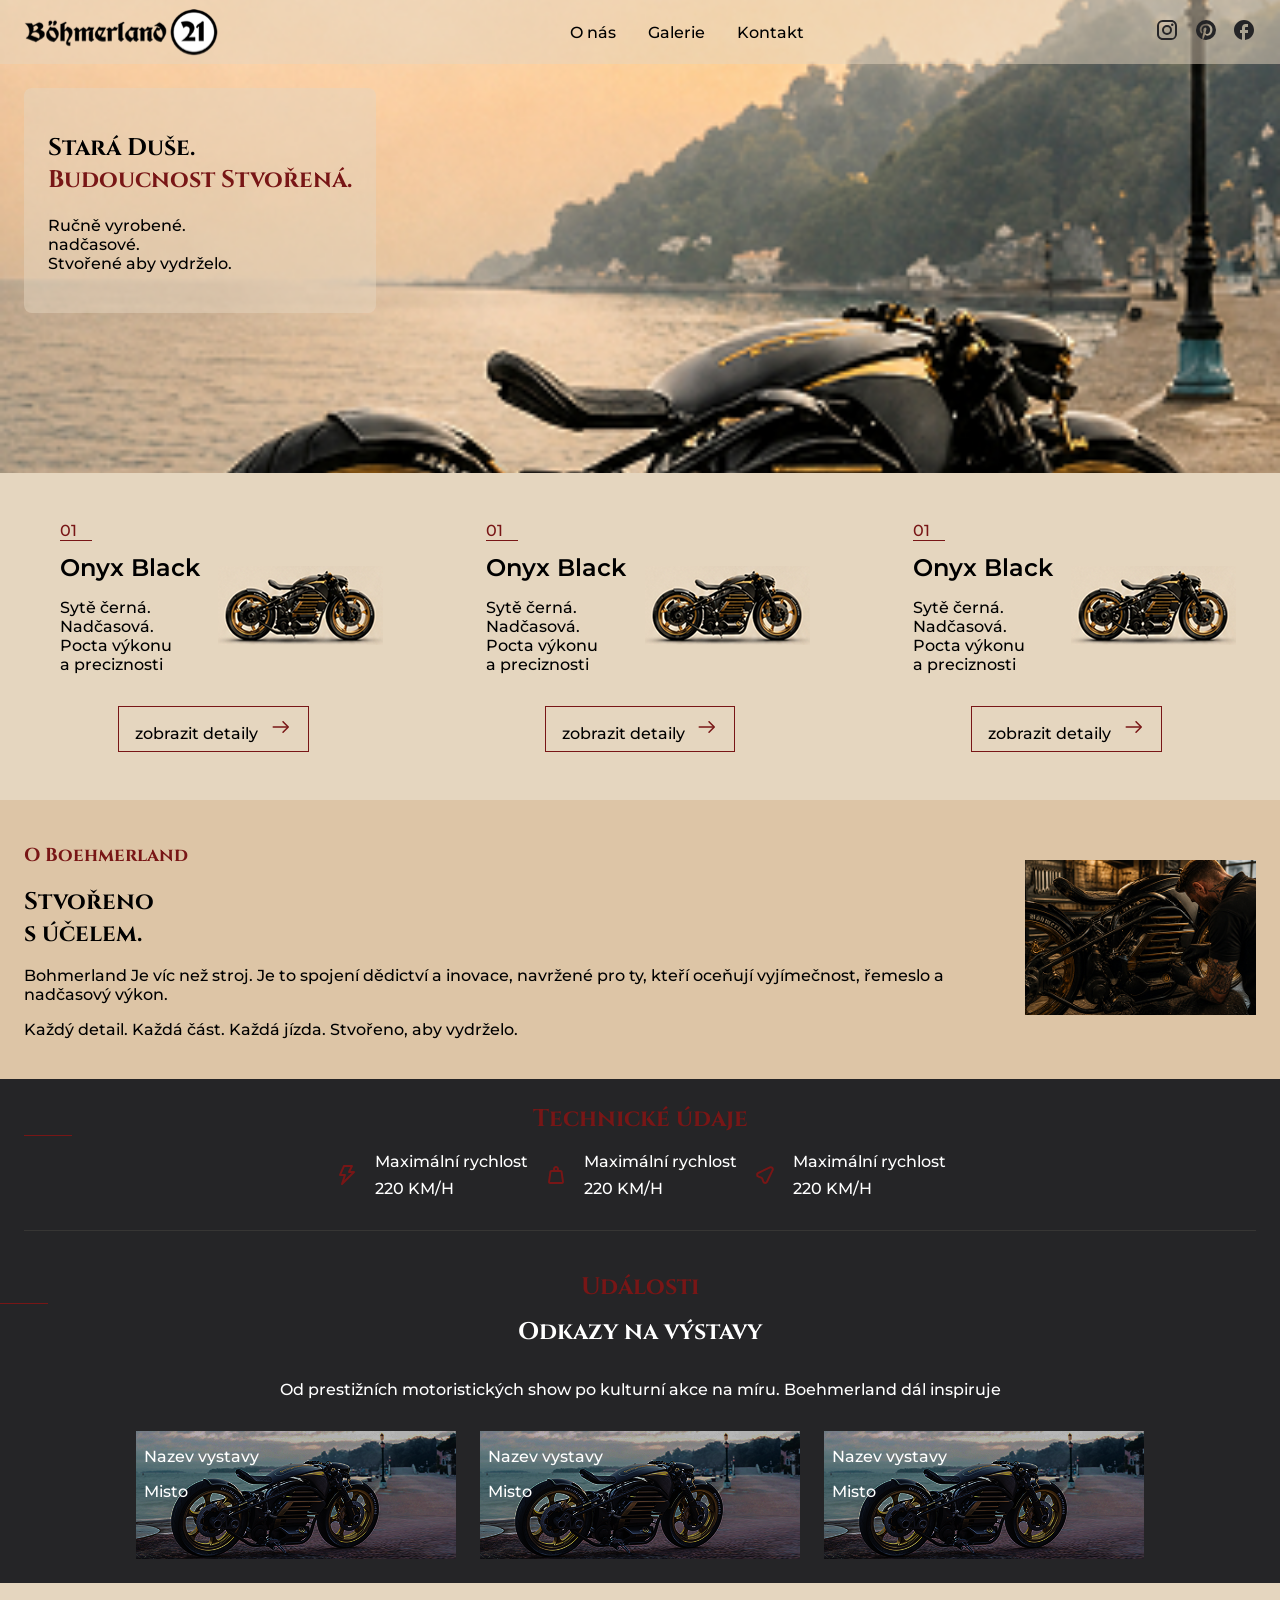
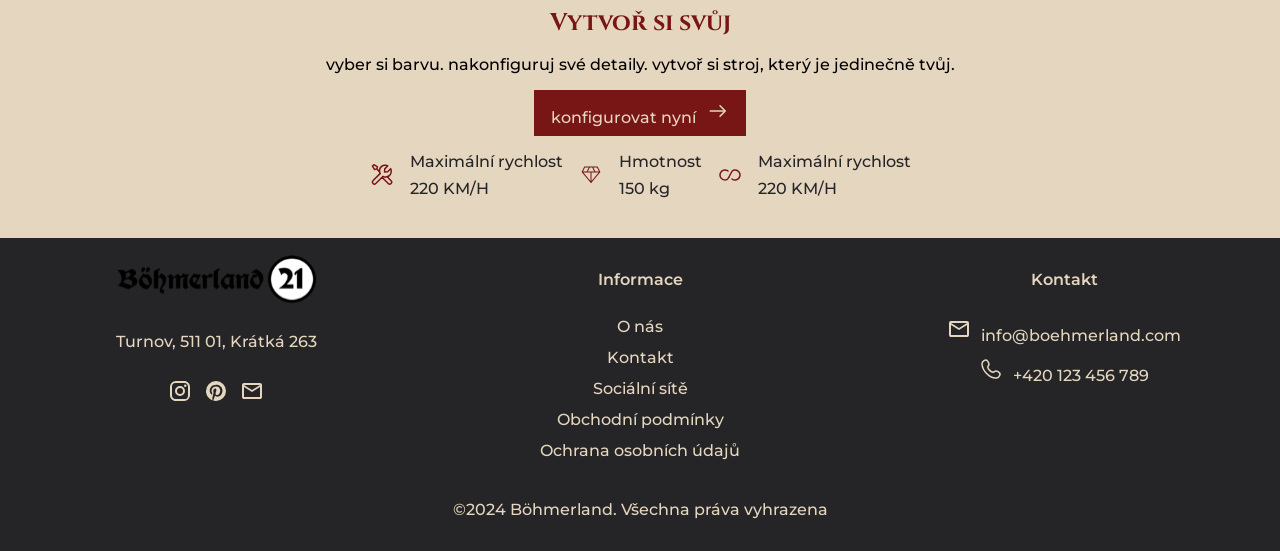
==== index.html @ bf246167 "icons to inline svg" ====
<!DOCTYPE html>
<html lang="cs">

<head>
    <meta charset="UTF-8">
    <meta name="viewport" content="width=device-width, initial-scale=1.0">
    <link rel="stylesheet" href="main.css">
    <title>Boehmerland</title>
</head>

<body>
    <svg aria-hidden="true" focusable="false" style="position:absolute;width:0;height:0;overflow:hidden">
        <symbol id="icon-menu" viewBox="0 0 24 24">
            <path d="M4 6H20M4 12H20M4 18H20" stroke="currentColor" stroke-width="2" stroke-linecap="round"
                stroke-linejoin="round" />
        </symbol>
        <symbol id="icon-speed" viewBox="0 0 24 24">
            <path
                d="M9.04 21.54C10 21.83 10.97 22 12 22C14.6522 22 17.1957 20.9464 19.0711 19.0711C20.9464 17.1957 22 14.6522 22 12C22 10.6868 21.7413 9.38642 21.2388 8.17317C20.7362 6.95991 19.9997 5.85752 19.0711 4.92893C18.1425 4.00035 17.0401 3.26375 15.8268 2.7612C14.6136 2.25866 13.3132 2 12 2C10.6868 2 9.38642 2.25866 8.17317 2.7612C6.95991 3.26375 5.85752 4.00035 4.92893 4.92893C3.05357 6.8043 2 9.34784 2 12C2 16.25 4.67 19.9 8.44 21.34C8.35 20.56 8.26 19.27 8.44 18.38L9.59 13.44C9.59 13.44 9.3 12.86 9.3 11.94C9.3 10.56 10.16 9.53 11.14 9.53C12 9.53 12.4 10.16 12.4 10.97C12.4 11.83 11.83 13.06 11.54 14.24C11.37 15.22 12.06 16.08 13.06 16.08C14.84 16.08 16.22 14.18 16.22 11.5C16.22 9.1 14.5 7.46 12.03 7.46C9.21 7.46 7.55 9.56 7.55 11.77C7.55 12.63 7.83 13.5 8.29 14.07C8.38 14.13 8.38 14.21 8.35 14.36L8.06 15.45C8.06 15.62 7.95 15.68 7.78 15.56C6.5 15 5.76 13.18 5.76 11.71C5.76 8.55 8 5.68 12.32 5.68C15.76 5.68 18.44 8.15 18.44 11.43C18.44 14.87 16.31 17.63 13.26 17.63C12.29 17.63 11.34 17.11 11 16.5L10.33 18.87C10.1 19.73 9.47 20.88 9.04 21.57V21.54Z"
                fill="currentColor" />
        </symbol>
        <symbol id="icon-instagram" viewBox="0 0 32 32">
            <path fill-rule="evenodd" clip-rule="evenodd"
                d="M4.21198 13.1452C4.21198 6.7961 9.27286 1.61987 15.552 1.61987C21.8311 1.61987 26.892 6.7961 26.892 13.1452C26.892 16.2102 26.0185 19.5021 24.4736 22.3455C22.9314 25.185 20.679 27.6526 17.8602 28.9707C17.1377 29.3089 16.3497 29.4843 15.552 29.4843C14.7542 29.4843 13.9663 29.3089 13.2438 28.9707C10.425 27.6526 8.17255 25.1863 6.63031 22.3455C5.08548 19.5021 4.21198 16.2102 4.21198 13.1452ZM15.552 3.56387C10.3783 3.56387 6.15598 7.83678 6.15598 13.1452C6.15598 15.8629 6.93746 18.8372 8.33844 21.4176C9.74071 24.0005 11.7236 26.1143 14.0668 27.2094C14.5314 27.4271 15.0382 27.5399 15.5513 27.5399C16.0644 27.5399 16.5713 27.4271 17.0359 27.2094C19.3804 26.1143 21.3632 24.0005 22.7655 21.4176C24.1665 18.8385 24.948 15.8629 24.948 13.1452C24.948 7.83678 20.7256 3.56387 15.552 3.56387ZM15.552 10.0439C15.169 10.0439 14.7899 10.1193 14.4361 10.2658C14.0823 10.4124 13.7608 10.6272 13.4901 10.898C13.2193 11.1687 13.0045 11.4902 12.8579 11.844C12.7114 12.1978 12.636 12.5769 12.636 12.9599C12.636 13.3428 12.7114 13.722 12.8579 14.0758C13.0045 14.4296 13.2193 14.751 13.4901 15.0218C13.7608 15.2926 14.0823 15.5074 14.4361 15.6539C14.7899 15.8004 15.169 15.8759 15.552 15.8759C16.3253 15.8759 17.067 15.5687 17.6139 15.0218C18.1608 14.4749 18.468 13.7332 18.468 12.9599C18.468 12.1865 18.1608 11.4448 17.6139 10.898C17.067 10.3511 16.3253 10.0439 15.552 10.0439ZM10.692 12.9599C10.692 11.6709 11.204 10.4348 12.1154 9.52333C13.0269 8.61191 14.263 8.09987 15.552 8.09987C16.8409 8.09987 18.0771 8.61191 18.9885 9.52333C19.8999 10.4348 20.412 11.6709 20.412 12.9599C20.412 14.2488 19.8999 15.485 18.9885 16.3964C18.0771 17.3078 16.8409 17.8199 15.552 17.8199C14.263 17.8199 13.0269 17.3078 12.1154 16.3964C11.204 15.485 10.692 14.2488 10.692 12.9599Z"
                fill="currentColor" />
        </symbol>
        <symbol id="icon-pinterest" viewBox="0 0 29 29">
            <path
                d="M14.4 3.6001C7.44187 3.6001 1.8 9.23635 1.8 16.1945C1.79573 19.273 2.92277 22.2457 4.96687 24.5476C5.02875 24.6151 5.085 24.6826 5.14687 24.7445C5.27999 24.8886 5.44157 25.0035 5.6214 25.0819C5.80122 25.1603 5.99537 25.2005 6.19155 25.2C6.38772 25.1995 6.58165 25.1582 6.76105 25.0788C6.94046 24.9994 7.10142 24.8837 7.23375 24.7388C8.14585 23.7476 9.25365 22.9564 10.4871 22.4152C11.7206 21.874 13.053 21.5946 14.4 21.5946C15.747 21.5946 17.0794 21.874 18.3129 22.4152C19.5463 22.9564 20.6542 23.7476 21.5662 24.7388C21.6986 24.8837 21.8595 24.9994 22.0389 25.0788C22.2183 25.1582 22.4123 25.1995 22.6085 25.2C22.8046 25.2005 22.9988 25.1603 23.1786 25.0819C23.3584 25.0035 23.52 24.8886 23.6531 24.7445L23.8331 24.5476C25.8772 22.2457 27.0043 19.273 27 16.1945C27 9.23635 21.3581 3.6001 14.4 3.6001Z"
                fill="currentColor" />
        </symbol>
        <symbol id="icon-mail" viewBox="0 0 21 21">
            <path d="M18.525 4.875H2.27502V17.225H18.525V4.875Z" stroke="currentColor" stroke-width="1.95"
                stroke-linecap="round" stroke-linejoin="round" />
            <path d="M2.92505 5.5249L10.4 12.0249L17.875 5.5249" stroke="currentColor" stroke-width="1.95"
                stroke-linecap="round" stroke-linejoin="round" />
        </symbol>
        <symbol id="icon-phone" viewBox="0 0 29 29">
            <path
                d="M26.25 28.5C26.8467 28.5 27.419 28.2629 27.841 27.841C28.2629 27.419 28.5 26.8467 28.5 26.25V21C28.5 20.4033 28.2629 19.831 27.841 19.409C27.419 18.987 26.8467 18.75 26.25 18.75C24.495 18.75 22.77 18.48 21.12 17.925C20.7255 17.8005 20.3045 17.7864 19.9025 17.8842C19.5006 17.9821 19.1331 18.1881 18.84 18.48L16.68 20.64C12.9484 18.6036 9.88138 15.5366 7.845 11.805L9.99 9.66C10.605 9.075 10.83 8.205 10.56 7.365C10.02 5.73 9.75 4.005 9.75 2.25C9.75 1.65326 9.51295 1.08097 9.09099 0.65901C8.66903 0.237053 8.09674 0 7.5 0H2.25C1.65326 0 1.08097 0.237053 0.65901 0.65901C0.237053 1.08097 0 1.65326 0 2.25C0 16.725 11.775 28.5 26.25 28.5ZM2.25 1.5H7.5C7.69891 1.5 7.88968 1.57902 8.03033 1.71967C8.17098 1.86032 8.25 2.05109 8.25 2.25C8.25 4.17 8.55 6.045 9.135 7.83C9.21 8.04 9.195 8.34 8.955 8.58L6 11.52C8.475 16.365 12.105 19.995 16.965 22.5L19.89 19.545C20.1 19.335 20.385 19.275 20.655 19.35C22.455 19.95 24.33 20.25 26.25 20.25C26.4489 20.25 26.6397 20.329 26.7803 20.4697C26.921 20.6103 27 20.8011 27 21V26.25C27 26.4489 26.921 26.6397 26.7803 26.7803C26.6397 26.921 26.4489 27 26.25 27C12.6 27 1.5 15.9 1.5 2.25C1.5 2.05109 1.57902 1.86032 1.71967 1.71967C1.86032 1.57902 2.05109 1.5 2.25 1.5Z"
                fill="currentColor" />
        </symbol>
    </svg>
    <div class="background">
        <header>
            <div class="navbar">
                <a href="index.html"><img class="img" src="media/icons_svg/logo.svg" alt="logo"></a>
                <div class="hamburger-row">
                    <a href="javascript:void(0)" class="hamburger hamburger-btn hamburger-zone"
                        aria-label="Otevřít menu">
                        <span></span>
                        <span></span>
                        <span></span>
                    </a>
                </div>
                <nav class="hamburger-nav hamburger-zone">
                    <ul>
                        <li><a href="./Onás.html">O nás</a></li>
                        <li><a href="./detailyMotorky.html#galerie">Galerie</a></li>
                        <li><a href="./kontakt.html">Kontakt</a></li>
                    </ul>
                </nav>
                <div class="header-social" aria-label="Sociální sítě">
                    <a href="#" aria-label="Instagram"><svg class="icon__color--darkgray"
                            xmlns="http://www.w3.org/2000/svg" width="1em" height="1em" viewBox="0 0 24 24">
                            <path d="M0 0h24v24H0z" fill="none" />
                            <path fill="currentColor"
                                d="M7.8 2h8.4C19.4 2 22 4.6 22 7.8v8.4a5.8 5.8 0 0 1-5.8 5.8H7.8C4.6 22 2 19.4 2 16.2V7.8A5.8 5.8 0 0 1 7.8 2m-.2 2A3.6 3.6 0 0 0 4 7.6v8.8C4 18.39 5.61 20 7.6 20h8.8a3.6 3.6 0 0 0 3.6-3.6V7.6C20 5.61 18.39 4 16.4 4zm9.65 1.5a1.25 1.25 0 0 1 1.25 1.25A1.25 1.25 0 0 1 17.25 8A1.25 1.25 0 0 1 16 6.75a1.25 1.25 0 0 1 1.25-1.25M12 7a5 5 0 0 1 5 5a5 5 0 0 1-5 5a5 5 0 0 1-5-5a5 5 0 0 1 5-5m0 2a3 3 0 0 0-3 3a3 3 0 0 0 3 3a3 3 0 0 0 3-3a3 3 0 0 0-3-3" />
                        </svg></a>
                    <a href="#" aria-label="Pinterest"><svg class="icon__color--darkgray"
                            xmlns="http://www.w3.org/2000/svg" width="1em" height="1em" viewBox="0 0 24 24">
                            <path d="M0 0h24v24H0z" fill="none" />
                            <path fill="currentColor"
                                d="M9.04 21.54c.96.29 1.93.46 2.96.46a10 10 0 0 0 10-10A10 10 0 0 0 12 2A10 10 0 0 0 2 12c0 4.25 2.67 7.9 6.44 9.34c-.09-.78-.18-2.07 0-2.96l1.15-4.94s-.29-.58-.29-1.5c0-1.38.86-2.41 1.84-2.41c.86 0 1.26.63 1.26 1.44c0 .86-.57 2.09-.86 3.27c-.17.98.52 1.84 1.52 1.84c1.78 0 3.16-1.9 3.16-4.58c0-2.4-1.72-4.04-4.19-4.04c-2.82 0-4.48 2.1-4.48 4.31c0 .86.28 1.73.74 2.3c.09.06.09.14.06.29l-.29 1.09c0 .17-.11.23-.28.11c-1.28-.56-2.02-2.38-2.02-3.85c0-3.16 2.24-6.03 6.56-6.03c3.44 0 6.12 2.47 6.12 5.75c0 3.44-2.13 6.2-5.18 6.2c-.97 0-1.92-.52-2.26-1.13l-.67 2.37c-.23.86-.86 2.01-1.29 2.7z" />
                        </svg></a>
                    <a href="#" aria-label="Pinterest"><svg class="icon__color--darkgray"
                            xmlns="http://www.w3.org/2000/svg" width="1em" height="1em" viewBox="0 0 24 24">
                            <path d="M0 0h24v24H0z" fill="none" />
                            <path fill="currentColor"
                                d="M22 12c0-5.52-4.48-10-10-10S2 6.48 2 12c0 4.84 3.44 8.87 8 9.8V15H8v-3h2V9.5C10 7.57 11.57 6 13.5 6H16v3h-2c-.55 0-1 .45-1 1v2h3v3h-3v6.95c5.05-.5 9-4.76 9-9.95" />
                        </svg>


                    </a>
                </div>
            </div>
        </header>
        <main>
            <section class="hero">

                <div class="hero__container">

                    <div class="hero__obsah">
                        <h1>Stará Duše.<br> <span>Budoucnost Stvořená.</span></h1>
                        <p>Ručně vyrobené.<br> nadčasové. <br>Stvořené aby vydrželo.</p>
                    </div>
                </div>

            </section>
    </div>
    <section class="motorky">

        <div class="motorka">
            <div class="motorka__container">
                <div class="motorka__obsah">
                    <p class="poradi__num red__underline red__underline--left ">01</p>
                    <p class="motorka__name">Onyx Black</p>
                    <p class="motorka__text">Sytě černá. <br>Nadčasová.<br> Pocta výkonu <br>a preciznosti</p>
                </div>
                <div class="motorka__obrazek">
                    <img class="img" src="media/obrazky/motorka__karta.png" alt="Motorka Onyx Black">
                </div>
            </div>
            <div class="btn">
                <a href="./detailyMotorky.html">zobrazit detaily
                    <svg class="icon__color--red" xmlns="http://www.w3.org/2000/svg" width="1.78em" height="1em"
                        viewBox="0 0 16 9">
                        <path d="M0 0h16v9H0z" fill="none" />
                        <path fill="currentColor"
                            d="M12.5 5h-9c-.28 0-.5-.22-.5-.5s.22-.5.5-.5h9c.28 0 .5.22.5.5s-.22.5-.5.5" />
                        <path fill="currentColor"
                            d="M10 8.5a.47.47 0 0 1-.35-.15c-.2-.2-.2-.51 0-.71l3.15-3.15l-3.15-3.15c-.2-.2-.2-.51 0-.71s.51-.2.71 0l3.5 3.5c.2.2.2.51 0 .71l-3.5 3.5c-.1.1-.23.15-.35.15Z" />
                    </svg>
                </a>

            </div>
        </div>

        <div class="motorka">
            <div class="motorka__container">
                <div class="motorka__obsah">
                    <p class="poradi__num red__underline red__underline--left ">01</p>
                    <p class="motorka__name">Onyx Black</p>
                    <p class="motorka__text">Sytě černá. <br>Nadčasová.<br> Pocta výkonu <br>a preciznosti</p>
                </div>
                <div class="motorka__obrazek">
                    <img class="img" src="media/obrazky/motorka__karta.png" alt="Motorka Onyx Black">
                </div>
            </div>
            <div class="btn">
                <a href="./detailyMotorky.html">zobrazit detaily
                    <svg class="icon__color--red" xmlns="http://www.w3.org/2000/svg" width="1.78em" height="1em"
                        viewBox="0 0 16 9">
                        <path d="M0 0h16v9H0z" fill="none" />
                        <path fill="currentColor"
                            d="M12.5 5h-9c-.28 0-.5-.22-.5-.5s.22-.5.5-.5h9c.28 0 .5.22.5.5s-.22.5-.5.5" />
                        <path fill="currentColor"
                            d="M10 8.5a.47.47 0 0 1-.35-.15c-.2-.2-.2-.51 0-.71l3.15-3.15l-3.15-3.15c-.2-.2-.2-.51 0-.71s.51-.2.71 0l3.5 3.5c.2.2.2.51 0 .71l-3.5 3.5c-.1.1-.23.15-.35.15Z" />
                    </svg>
                </a>

            </div>
        </div>

        <div class="motorka">
            <div class="motorka__container">
                <div class="motorka__obsah">
                    <p class="poradi__num red__underline red__underline--left ">01</p>
                    <p class="motorka__name">Onyx Black</p>
                    <p class="motorka__text">Sytě černá. <br>Nadčasová.<br> Pocta výkonu <br>a preciznosti</p>
                </div>
                <div class="motorka__obrazek">
                    <img class="img" src="media/obrazky/motorka__karta.png" alt="Motorka Onyx Black">
                </div>
            </div>
            <div class="btn">
                <a href="./detailyMotorky.html">zobrazit detaily
                    <svg class="icon__color--red" xmlns="http://www.w3.org/2000/svg" width="1.78em" height="1em"
                        viewBox="0 0 16 9">
                        <path d="M0 0h16v9H0z" fill="none" />
                        <path fill="currentColor"
                            d="M12.5 5h-9c-.28 0-.5-.22-.5-.5s.22-.5.5-.5h9c.28 0 .5.22.5.5s-.22.5-.5.5" />
                        <path fill="currentColor"
                            d="M10 8.5a.47.47 0 0 1-.35-.15c-.2-.2-.2-.51 0-.71l3.15-3.15l-3.15-3.15c-.2-.2-.2-.51 0-.71s.51-.2.71 0l3.5 3.5c.2.2.2.51 0 .71l-3.5 3.5c-.1.1-.23.15-.35.15Z" />
                    </svg>
                </a>

            </div>
        </div>
    </section>
    <section class="oNás">
        <div class="oNás__wrapper">
            <div class="oNás__text">
                <h3>O Boehmerland</h3>
                <h2>Stvořeno <br>s účelem.</h2>
                <p>Bohmerland Je víc než stroj. Je to spojení dědictví a inovace,
                    navržené pro ty, kteří oceňují vyjímečnost, řemeslo a nadčasový výkon.</p>

                <p>Každý detail. Každá část. Každá jízda. Stvořeno, aby vydrželo.</p>
            </div>
            <div class="oNás__container">
                <div class="image"><img class="img" src="media/obrazky/mechanik.jpg" alt="Mechanik při práci"></div>
            </div>
        </div>
    </section>
    <section class="technickeUdaje">
        <div class="podtrzeni">
            <h2 class="red red__underline">Technické údaje</h2>
        </div>
        <div class="udaj__wrapper">

            <div class="udaj">
                <svg xmlns="http://www.w3.org/2000/svg" width="1em" height="1em" viewBox="0 0 24 24">
                    <path d="M0 0h24v24H0z" fill="none" />
                    <g fill="none" fill-rule="evenodd">
                        <path
                            d="m12.593 23.258l-.011.002l-.071.035l-.02.004l-.014-.004l-.071-.035q-.016-.005-.024.005l-.004.01l-.017.428l.005.02l.01.013l.104.074l.015.004l.012-.004l.104-.074l.012-.016l.004-.017l-.017-.427q-.004-.016-.017-.018m.265-.113l-.013.002l-.185.093l-.01.01l-.003.011l.018.43l.005.012l.008.007l.201.093q.019.005.029-.008l.004-.014l-.034-.614q-.005-.018-.02-.022m-.715.002a.02.02 0 0 0-.027.006l-.006.014l-.034.614q.001.018.017.024l.015-.002l.201-.093l.01-.008l.004-.011l.017-.43l-.003-.012l-.01-.01z" />
                        <path fill="currentColor"
                            d="m9.65 4l-3.111 7h3.447c.69 0 1.176.675.958 1.33l-1.656 4.967L16.586 10h-2.57a1.01 1.01 0 0 1-.903-1.462L15.382 4zM8.084 2.6c.162-.365.523-.6.923-.6h7.977c.75 0 1.239.79.903 1.462L15.618 8h3.358c.9 0 1.35 1.088.714 1.724L7.737 21.677c-.754.754-2.01-.022-1.672-1.033L8.613 13H5.015a1.01 1.01 0 0 1-.923-1.42z" />
                    </g>
                </svg>
                <div class="text-container">
                    <p class="udaj__text">Maximální rychlost</p>
                    <p class="udaj__text">220 KM/H</p>
                </div>
            </div>
            <div class="udaj">
                <svg xmlns="http://www.w3.org/2000/svg" width="1em" height="1em" viewBox="0 0 24 24">
                    <path d="M0 0h24v24H0z" fill="none" />
                    <path fill="currentColor"
                        d="M6 19h12L16.575 9h-9.15zm6-12q.425 0 .713-.288T13 6t-.288-.712T12 5t-.712.288T11 6t.288.713T12 7m2.825 0h1.75q.75 0 1.3.5t.675 1.225l1.425 10q.125.9-.462 1.588T18 21H6q-.925 0-1.513-.687t-.462-1.588l1.425-10Q5.575 8 6.125 7.5t1.3-.5h1.75q-.075-.25-.125-.487T9 6q0-1.25.875-2.125T12 3t2.125.875T15 6q0 .275-.05.513T14.825 7M6 19h12z" />
                </svg>
                <div class="text-container">
                    <p class="udaj__text">Maximální rychlost</p>
                    <p class="udaj__text">220 KM/H</p>
                </div>
            </div>
            <div class="udaj">
                <svg xmlns="http://www.w3.org/2000/svg" width="1em" height="1em" viewBox="0 0 24 24">
                    <path d="M0 0h24v24H0z" fill="none" />
                    <path fill="none" stroke="currentColor" stroke-linecap="round" stroke-linejoin="round"
                        stroke-width="2"
                        d="m5.252 9.975l11.66-5.552c1.7-.81 3.474.965 2.665 2.666l-5.552 11.659c-.759 1.593-3.059 1.495-3.679-.158L9.32 15.851a2 2 0 0 0-1.17-1.17l-2.74-1.027c-1.652-.62-1.75-2.92-.157-3.679" />
                </svg>

                <div class="text-container">
                    <p class="udaj__text">Maximální rychlost</p>
                    <p class="udaj__text">220 KM/H</p>
                </div>
            </div>

        </div>
        <div class="line"></div>
    </section>
    <section class="udalosti">

        <h2 class="red red__underline pad">Události</h2>
        <h2 class="white">Odkazy na výstavy</h2>
        <p class="white okraje">Od prestižních motoristických show po kulturní akce na míru. Boehmerland dál inspiruje
        </p>
        <div class="vystavy-container">
            <a href="detailyMotorky.html" class="vystava">
                <img class="img" src="media/obrazky/cerno_zlata.png" alt="Ukázka výstavy">
                <div class="vystava__container">
                    <p class="white">Nazev vystavy</p>
                    <p class="white">Misto</p>
                </div>
            </a>
            <a href="detailyMotorky.html" class="vystava">
                <img class="img" src="media/obrazky/cerno_zlata.png" alt="Ukázka výstavy">
                <div class="vystava__container">
                    <p class="white">Nazev vystavy</p>
                    <p class="white">Misto</p>
                </div>
            </a>
            <a href="detailyMotorky.html" class="vystava">
                <img class="img" src="media/obrazky/cerno_zlata.png" alt="Ukázka výstavy">
                <div class="vystava__container">
                    <p class="white">Nazev vystavy</p>
                    <p class="white">Misto</p>
                </div>
            </a>
        </div>
    </section>
    <section class="customize">
        <h2 class="red">Vytvoř si svůj</h2>
        <p>vyber si barvu. nakonfiguruj své detaily. vytvoř si stroj, který je jedinečně tvůj.</p>
        <a href="kontakt.html" class="btn btn--fill">konfigurovat nyní
            <svg xmlns="http://www.w3.org/2000/svg" width="1.78em" height="1em" viewBox="0 0 16 9">
                <path d="M0 0h16v9H0z" fill="none" />
                <path fill="currentColor"
                    d="M12.5 5h-9c-.28 0-.5-.22-.5-.5s.22-.5.5-.5h9c.28 0 .5.22.5.5s-.22.5-.5.5" />
                <path fill="currentColor"
                    d="M10 8.5a.47.47 0 0 1-.35-.15c-.2-.2-.2-.51 0-.71l3.15-3.15l-3.15-3.15c-.2-.2-.2-.51 0-.71s.51-.2.71 0l3.5 3.5c.2.2.2.51 0 .71l-3.5 3.5c-.1.1-.23.15-.35.15Z" />
            </svg></a>
        <div class="vlastnosti__wrapper">
            <div class="udaj">
                <svg xmlns="http://www.w3.org/2000/svg" width="1em" height="1em" viewBox="0 0 24 24">
                    <path d="M0 0h24v24H0z" fill="none" />
                    <g fill="none" stroke="currentColor" stroke-linecap="round" stroke-linejoin="round"
                        stroke-width="1.5">
                        <path
                            d="m10.05 10.607l-7.07 7.07a2 2 0 0 0 0 2.83v0a2 2 0 0 0 2.828 0l7.07-7.072m4.315.365l3.878 3.878a2 2 0 0 1 0 2.828v0a2 2 0 0 1-2.828 0l-6.209-6.208M6.733 5.904L4.61 6.61L2.49 3.075l1.414-1.414L7.44 3.782zm0 0l2.83 2.83" />
                        <path
                            d="M10.05 10.607c-.844-2.153-.679-4.978 1.061-6.718s4.95-2.121 6.717-1.06l-3.04 3.04l-.283 3.111l3.111-.282l3.04-3.041c1.062 1.768.68 4.978-1.06 6.717c-1.74 1.74-4.564 1.905-6.717 1.061" />
                    </g>
                </svg>

                <div class="text-container">
                    <p class="udaj__text udaj__text--light">Maximální rychlost</p>
                    <p class="udaj__text udaj__text--light">220 KM/H</p>
                </div>
            </div>
            <div class="udaj">
                <svg xmlns="http://www.w3.org/2000/svg" width="1em" height="1em" viewBox="0 0 24 24">
                    <path d="M0 0h24v24H0z" fill="none" />
                    <path fill="currentColor"
                        d="M12 20.212L2.596 8.923L5.308 3.5h13.384l2.712 5.423zM8.817 8.5h6.366l-2-4h-2.366zm2.683 9.56V9.5H4.392zm1 0l7.108-8.56H12.5zm3.792-9.56h3.766l-2-4h-3.766zm-12.35 0h3.766l2-4H5.942z" />
                </svg>

                <div class="text-container">
                    <p class="udaj__text udaj__text--light">Hmotnost</p>
                    <p class="udaj__text udaj__text--light">150 kg</p>
                </div>
            </div>
            <div class="udaj">
                <svg xmlns="http://www.w3.org/2000/svg" width="1em" height="1em" viewBox="0 0 24 24">
                    <path d="M0 0h24v24H0z" fill="none" />
                    <path fill="currentColor" fill-rule="evenodd"
                        d="M7 7.75a4.25 4.25 0 0 0 0 8.5c.597 0 1.045-.107 1.407-.284c.362-.176.679-.442.986-.816c.54-.66.983-1.558 1.567-2.741q.175-.355.37-.744l.34-.69c.581-1.181 1.117-2.27 1.777-3.075c.41-.501.89-.923 1.49-1.215S16.216 6.25 17 6.25a5.75 5.75 0 1 1-3.45 10.35a.75.75 0 0 1 .9-1.2A4.25 4.25 0 1 0 17 7.75c-.597 0-1.045.107-1.407.284c-.362.176-.679.442-.986.816c-.54.66-.983 1.558-1.567 2.741q-.175.355-.37.744l-.34.69c-.581 1.181-1.117 2.27-1.777 3.076c-.41.5-.89.922-1.49 1.214s-1.28.435-2.063.435A5.75 5.75 0 1 1 10.451 7.4a.75.75 0 1 1-.901 1.2A4.23 4.23 0 0 0 7 7.75"
                        clip-rule="evenodd" />
                </svg>

                <div class="text-container">
                    <p class="udaj__text udaj__text--light">Maximální rychlost</p>
                    <p class="udaj__text udaj__text--light">220 KM/H</p>
                </div>
            </div>
        </div>
    </section>
    </main>
    <footer>
        <div class="container">
            <div class="footer__brand">
                <img class="img" src="media/icons_svg/logo.svg" alt="Boehmerland">
                <p class="beige">Turnov, 511 01, Krátká 263</p>
                <div class="icons">
                    <a href="#" aria-label="Instagram"><svg xmlns="http://www.w3.org/2000/svg" width="1em" height="1em"
                            viewBox="0 0 24 24">
                            <path d="M0 0h24v24H0z" fill="none" />
                            <path fill="currentColor"
                                d="M7.8 2h8.4C19.4 2 22 4.6 22 7.8v8.4a5.8 5.8 0 0 1-5.8 5.8H7.8C4.6 22 2 19.4 2 16.2V7.8A5.8 5.8 0 0 1 7.8 2m-.2 2A3.6 3.6 0 0 0 4 7.6v8.8C4 18.39 5.61 20 7.6 20h8.8a3.6 3.6 0 0 0 3.6-3.6V7.6C20 5.61 18.39 4 16.4 4zm9.65 1.5a1.25 1.25 0 0 1 1.25 1.25A1.25 1.25 0 0 1 17.25 8A1.25 1.25 0 0 1 16 6.75a1.25 1.25 0 0 1 1.25-1.25M12 7a5 5 0 0 1 5 5a5 5 0 0 1-5 5a5 5 0 0 1-5-5a5 5 0 0 1 5-5m0 2a3 3 0 0 0-3 3a3 3 0 0 0 3 3a3 3 0 0 0 3-3a3 3 0 0 0-3-3" />
                        </svg>
                    </a>
                    <a href="#" aria-label="Pinterest"><svg xmlns="http://www.w3.org/2000/svg" width="1em" height="1em"
                            viewBox="0 0 24 24">
                            <path d="M0 0h24v24H0z" fill="none" />
                            <path fill="currentColor"
                                d="M9.04 21.54c.96.29 1.93.46 2.96.46a10 10 0 0 0 10-10A10 10 0 0 0 12 2A10 10 0 0 0 2 12c0 4.25 2.67 7.9 6.44 9.34c-.09-.78-.18-2.07 0-2.96l1.15-4.94s-.29-.58-.29-1.5c0-1.38.86-2.41 1.84-2.41c.86 0 1.26.63 1.26 1.44c0 .86-.57 2.09-.86 3.27c-.17.98.52 1.84 1.52 1.84c1.78 0 3.16-1.9 3.16-4.58c0-2.4-1.72-4.04-4.19-4.04c-2.82 0-4.48 2.1-4.48 4.31c0 .86.28 1.73.74 2.3c.09.06.09.14.06.29l-.29 1.09c0 .17-.11.23-.28.11c-1.28-.56-2.02-2.38-2.02-3.85c0-3.16 2.24-6.03 6.56-6.03c3.44 0 6.12 2.47 6.12 5.75c0 3.44-2.13 6.2-5.18 6.2c-.97 0-1.92-.52-2.26-1.13l-.67 2.37c-.23.86-.86 2.01-1.29 2.7z" />
                        </svg>
                    </a>
                    <a href="#" aria-label="E-mail"><svg xmlns="http://www.w3.org/2000/svg" width="1em" height="1em"
                            viewBox="0 0 24 24">
                            <path d="M0 0h24v24H0z" fill="none" />
                            <path fill="currentColor"
                                d="M4 20q-.825 0-1.412-.587T2 18V6q0-.825.588-1.412T4 4h16q.825 0 1.413.588T22 6v12q0 .825-.587 1.413T20 20zm8-7L4 8v10h16V8zm0-2l8-5H4zM4 8V6v12z" />
                        </svg>

                    </a>
                </div>
            </div>
            <div class="info">
                <p class="beige"><strong>Informace</strong></p>
                <a class="beige" href="./Onás.html">O nás</a>
                <a class="beige" href="./kontakt.html">Kontakt</a>
                <a class="beige" href="#">Sociální sítě</a>
                <a class="beige" href="#">Obchodní podmínky</a>
                <a class="beige" href="#">Ochrana osobních údajů</a>
            </div>
            <div class="kontakt">
                <p class="beige"><strong>Kontakt</strong></p>
                <a class="beige center" href="mailto:info@boehmerland.com"><svg xmlns="http://www.w3.org/2000/svg"
                        width="1em" height="1em" viewBox="0 0 24 24">
                        <path d="M0 0h24v24H0z" fill="none" />
                        <path fill="currentColor"
                            d="M4 20q-.825 0-1.412-.587T2 18V6q0-.825.588-1.412T4 4h16q.825 0 1.413.588T22 6v12q0 .825-.587 1.413T20 20zm8-7L4 8v10h16V8zm0-2l8-5H4zM4 8V6v12z" />
                    </svg>
                    info@boehmerland.com</a>
                <a class="beige center" href="tel:+420123456789"><svg xmlns="http://www.w3.org/2000/svg" width="1em"
                        height="1em" viewBox="0 0 24 24">
                        <path d="M0 0h24v24H0z" fill="none" />
                        <path fill="none" stroke="currentColor" stroke-linecap="round" stroke-linejoin="round"
                            stroke-width="1.5"
                            d="M15.6 14.522c-2.395 2.52-8.504-3.534-6.1-6.064c1.468-1.545-.19-3.31-1.108-4.609c-1.723-2.435-5.504.927-5.39 3.066c.363 6.746 7.66 14.74 14.726 14.042c2.21-.218 4.75-4.21 2.215-5.669c-1.268-.73-3.009-2.17-4.343-.767" />
                    </svg>
                    +420 123 456 789</a>
            </div>
            <p class="beige">©2024 Böhmerland. Všechna práva vyhrazena</p>
        </div>
    </footer>

    <script src="ham.js"></script>
</body>

</html>
---- main.css ----
@import url('https://fonts.googleapis.com/css2?family=Cinzel:wght@400..900&family=Montserrat:ital,wght@0,100..900;1,100..900&display=swap');

/* hamburger menu */
.hamburger-row {
    display: flex;
    align-items: center;
}

.navbar {
    display: flex;
    justify-content: space-between;
    align-items: center;
    flex-wrap: wrap;
    padding: 0.5em 1.5em 0.5em 1.5em;
    background-color: var(--beige-half);
}

.hamburger-nav {
    display: none;
    background-color: var(--beige-half);
    border-top: 1px solid rgba(0, 0, 0, 0.08);
    border-bottom: 1px solid rgba(0, 0, 0, 0.08);
    flex: 0 0 100%;
    width: 100%;
    order: 3;
}
svg {
    width: 24px;
    height: 24px;
    color: var(--beige);
}

.hamburger {
    width: 44px;
    height: 32px;
    position: relative;
    display: block;
    color: var(--black);
}

.hamburger span {
    position: absolute;
    left: 0;
    width: 100%;
    height: 3px;
    background: currentColor;
    border-radius: 999px;
    transform-origin: center;
    transition: transform 0.25s ease, top 0.25s ease, bottom 0.25s ease, opacity 0.2s ease;
}

.hamburger span:nth-child(1) {
    top: 0;
}

.hamburger span:nth-child(2) {
    top: 14px;
}

.hamburger span:nth-child(3) {
    bottom: 0;
}

.hamburger.active span:nth-child(2) {
    opacity: 0;
}

.hamburger.active span:nth-child(1) {
    top: 14px;
    transform: rotate(45deg);
}

.hamburger.active span:nth-child(3) {
    top: 14px;
    bottom: auto;
    transform: rotate(-45deg);
}

.hamburger-nav.active {
    display: block;
}

.hamburger-nav ul {
    margin: 0;
    padding: 0.75em 1.5em 1em;
    list-style: none;
    text-align: right;

}

.hamburger-nav li {
    display: block;
    padding: 0.7em 0;
    font-family: 'Montserrat', sans-serif;
    font-weight: 600;
}

.hamburger-nav a {
    display: block;
    color: var(--black);
}

.hamburger-nav a:hover {
    color: var(--red-dark);
}

.hamburger-nav li + li {
    border-top: 1px solid rgba(0, 0, 0, 0.08);
}

.header-social {
    display: none;
    align-items: center;
    gap: 0.9rem;
}

.header-social__icon {
    display: block;
    width: 28px;
    height: 28px;
}

@media screen and (min-width: 1024px) {
    .navbar {
        display: grid;
        grid-template-columns: auto 1fr auto;
        align-items: center;
        gap: 1.5rem;
        position: relative;
        flex-wrap: nowrap;
    }

    .hamburger-row {
        display: none;
    }

    .hamburger-nav {
        display: block;
        position: static;
        justify-self: center;
        background: transparent;
        border: 0;
        box-shadow: none;
        z-index: 20;
        flex: 0 1 auto;
        width: auto;
        order: initial;
    }

    .hamburger-nav ul {
        display: flex;
        align-items: center;
        gap: 2rem;
        padding: 0;
        
    }

    .hamburger-nav li + li {
        border-top: 0;
    }

    .header-social {
        display: flex;
        justify-self: end;
    }
}
/*konec*/

:root {
    --beige: #E5D6BF;
    --beige-dark: #DDC5A6;
    --darkgray: #252527;
    --white: #FFFFFF;
    --gray-rozdeleni: #373634;
    --black: #000000;
    --red-dark: #781616;
    --beige-half: #E5D6BF80;
}
html, body {
    margin: 0;
    padding: 0;
}
h1, h2, h3 {
    font-family: 'Cinzel', serif;
    font-weight: bold
}
h2 {
    margin-top: 0;
    margin-bottom: 0;
}
h3 {
    color: var(--red-dark);
}
p, a {
    font-family: 'Montserrat', sans-serif;
    text-decoration: none;
    color: var(--black);
    font-weight: 500;
}
svg.icon {
    display: inline-block;
    vertical-align: middle;
    flex-shrink: 0;
    color: var(--darkgray);
}
.icon__color--darkgray {
    color: var(--darkgray);
}
.icon__color--white {
    color: var(--white);
}
.icon__color--beige {
    color: var(--beige);
}
.icon__color--red {
    color: var(--red-dark);
}

svg.icon--black {
    color: var(--black);
}
svg.icon--red {
    color: var(--red-dark);
}
svg.icon--beig0 {
    color: var(--beige);
}
.img {
    width: 100%;
    height: auto;
    display: block;
    margin: 0;
    padding: 0;
}
html {
    background-color: var(--beige);
}
span {
    color: var(--red-dark);
}
.navbar {
    display: flex;
    justify-content: space-between;
    align-items: center;
    padding: 0.5em 1.5em 0.5em 1.5em;
    background-color: var(--beige-half);
}
.hero__container {
    margin-top: 1.5em;
    padding: 0 1.5em 10em 1.5em;
}
.hero__obsah {
    background-color: var(--beige-half);
    display: inline-block;
    padding: 1.5em;
    border-radius: 0.5em
}

.poradi__num {
    margin: 0;
    text-align: left;
    color: var(--red-dark);
}
.poradi {
    display: flex;
    flex-direction: column;
    gap: 4px;
}

.red__underline--left {
    justify-self: left;
}

.motorka__name {
    font-size: 1.5em;
    font-weight: 600;
    margin: 0.5em 0px 0.5em 0px;
}
.motorka__container {
    display: flex;
    justify-content: space-around;
    align-content: center;
    gap: 8px;
}
.motorka {
 text-align: center;
 background-color: var(--beige);
 margin-bottom: 1.5em;
 padding: 0em 0 1em 0;
 min-width: 350px;
max-width: 600px;
 margin: 0 auto;
}
.motorka__text {
text-align: left;
}
.motorka__obrazek {
    align-self: center;
    object-fit: fill;
    text-align: center;
}
.motorka__obsah {
    padding: 1em 0em 1em 1em;
}
.btn {
    display: inline-block;
    padding: 0.5em 1em;
    color: var(--red-dark);
    border: 1px solid var(--red-dark);
    margin: 0 auto;
    text-align: center;
}

.oNás__wrapper{
    padding: 1.5em;
    display: flex;
    justify-content: center;
    flex-wrap: wrap;
}
.oNás__info {
    background-color: var(--beige);
    padding:  0 1.5em 1.5em 1.5em;
}

.image {
    display: inline-block;
}
.oNás__container {
    text-align: center;
}

.red {
    color: var(--red-dark);
    justify-self: center;
}
.text-container {
    display: flex;
    flex-direction: column;
    gap: 0.5em;
    justify-content: left;
}
.udaje {
    display: flex;
flex-wrap: wrap;
justify-content: center;
gap: 1em;
}
.udaj {
    display: inline-flex;
    gap: 16px;
    align-items: center;
    margin: 1em 0;
}
.udaj__text {
    margin: 0;
    text-align: left;
    color: var(--white);
}
.udaj__wrapper {
    text-align: center;
    display: flex;
    flex-wrap: wrap;
    justify-content: center;
    gap: 1em;
}
.red__underline::after {
    content: "";
    display: block;
    width: 2em;
    height: 1px;
    background-color: var(--red-dark);
    justify-self: center;
}

.white {
color: var(--white);
}
.okraje {
    padding: 1em;
}
.vystava {
    position: relative;
    display: inline-block;
}
.vystava__container {
    text-align: left;
position: absolute;
top: 0;
left: 0;
padding-left: 8px;
}
.line {
    width: 100%;
    height: 1px;
    background-color: var(--gray-rozdeleni);
    margin: 1em 0;
}
.customize {
    text-align: center;
    padding: 1.5em;
}
.btn--fill {
    background-color: var(--red-dark);
    color: var(--beige);
}
 .btn svg {
    margin-left: 0.35em;
}
.btn.btn--noOutline svg {
    margin-left: 0;
    margin-right: 0.35em;
}
.gray {
    color: var(--darkgray);
}

.info {
    display: flex;
    flex-direction: column;
    gap: 0.5em;
}
.kontakty {
    padding: 1.5em;
    grid-area: kontakt;
    display: flex;
    justify-content: space-around;
}

.kontakt__info {
    justify-self: center;
    justify-content: center;
    display: flex;
    flex-direction: column;
    gap: 1em;
}
strong {
    font-weight: 600;
}
.btn--noOutline {
    background-color: transparent;
    border: none;
    align-items: center;
    width: auto;
}
.cinzel {
    font-family: 'Cinzel', serif;
}
.flex {
    display: flex;
    flex-wrap: wrap;
    gap: 16px;
    padding: 2em;
    justify-content: space-around;
}
.part1, .part2 {
}
.technickeSpecifikace {
    padding: 1.5em;
    text-align: center;
}
.specifikace {
    display: flex;
    justify-content: space-between;
    gap: 16px;
    align-items: center;
    margin-top: 1em;
    margin-bottom: 1em;
    margin-right: 1.5em;
}
.line--noMargin {
    margin: 0;
}
.specifikace--noMargin {
    margin-bottom: 0;
}
.galerie {
    text-align: center;
    padding: 1.5em;
}
.vlastnosti {
    background-color: var(--darkgray);
    padding: 1.5em;
    text-align: center;
}
.vlastnosti__wrapper {
    display: flex;
    justify-content: center;
    gap: 1em;
    flex-wrap: wrap;
}
.beige {
    color: var(--beige);
}
.center {
    width: 100%;
    align-items: center;
}
.gray {
    color: var(--darkgray);
}
.zprava {
text-align: center;
grid-area: zprava;
background-color: var(--beige-dark);
padding: 1.5em;
}
.vystavy {
    padding-bottom: 1.5em;
}
.vystavy-container {
        text-align: center;
    display: flex;
    justify-content: center;
    gap: 1.5em;
    flex-wrap: wrap;
}
.vystavy__text {
padding: 1.5em;
text-align: center;
}
footer .container {
    display: grid;
    grid-template-areas:
        "brand"
        "info"
        "kontakt"
        "copyright";
    justify-items: center;
    gap: 1.5em;
    text-align: center;
}
footer .footer__brand,
footer .info,
footer .kontakt {
    display: flex;
    flex-direction: column;
    gap: 0.75em;
    align-items: center;
}
footer .footer__brand {
    grid-area: brand;
}

footer .info {
    grid-area: info;
}

footer .kontakt {
    grid-area: kontakt;
}

footer .container > p {
    grid-area: copyright;
}

footer .icons {
    display: flex;
    gap: 0.75em;
    justify-content: center;
}
footer .kontakt a svg {
    margin-right: 0.35em;
}
footer .icons a {
    color: var(--beige);
}

.kontakt-info .udaj svg,
.technickeUdaje .udaj svg,
.vlastnosti .udaj svg,
.customize .udaj svg {
    color: var(--red-dark);
}
.background {
    background-image: url("media/obrazky/hero_img.jpg");
    background-size: cover;
    background-position: center;
    grid-area: HEAD;
}
.motorky {
    grid-area: MOTORKY;
}
.oNás{
    background-color: var(--beige-dark);
    grid-area: ONÁS;
}
.technickeUdaje {
    background-color: var(--darkgray);
    padding: 1.5em;
    text-align: center;
    grid-area: TECHNICKEUDAJE;
}
.udalosti {
    background-color: var(--darkgray);
    text-align: center;
    grid-area: UDALOSTI;
    padding-bottom: 1.5em;
}
.customize {
    
    padding: 1.5em;
    grid-area: CUSTOMIZE;
}
footer {
    background-color: var(--darkgray);
    text-align: center;
    padding: 1em;
    grid-area: FOOTER;
}
.pad {
    padding-bottom: 0.5em;
}
.contact-form {
    width: 100%;
    display: flex;
    flex-direction: column;
    gap: 1em;   
    align-items: stretch;
    max-width: 400px;
    margin: 0 auto;
    padding: 1.5em 0 1.5em 0;
    
}
.contact-form input {
    padding: 0.5em;
    border: none;
    margin: 0 auto;
    box-sizing: border-box;
    border-radius: 0.25em;
}
.width {
width: 100%;
}
.contact-form__textarea {
    width: 100%;
    padding: 0.5em;
    border: none;
    resize: vertical;
    box-sizing: border-box;
    border-radius: 0.25em;
}
.contact-form__button {
    padding: 0.5em;
}
.contact-form__consent {
    align-items: center;
}
.contact-form__checkbox {
    width: 20px;
    
    align-self: center;
}
/* Napište nám */


.contact-form__input {
    padding: 0.75rem;
    border: none;
    border-radius: 0.5rem;
    font-size: 0.875rem;
    box-sizing: border-box;
}

.contact-form__textarea {
    width: 100%;
    height: 150px;
    padding: 0.75rem;
    border: none;
    border-radius: 0.5rem;
    font-family: 'Nunito', sans-serif;
    color: var(--text-color);
    font-size: 0.875rem;
    box-sizing: border-box;
    resize: none;
}

.contact-form__button {
    padding: 0.75rem 1.5rem;
    border: none;
    border-radius: 50px;
    font-size: 1rem;
    background-color: var(--red-dark);
    color: var(--beige);
}

.contact-form__button:hover {

}

.contact-form__consent {
    align-items: center;
    gap: 0.5rem;
}

.contact-form__checkbox-label {
    display: inline-flex;
    align-items: center;
    font-size: 0.875rem;
    gap: 0.25rem;
    flex-wrap: wrap;
}

.contact-form__label {
    font-size: 0.875rem;
}
.kontakt__img {
    display: none;
}
.kontakt__layout {
    
}
.vlastnosti--light {
    background-color: var(--beige);
}
.udaj__text--light {
    color: var(--darkgray);
}
.gallery {
    display: grid;
    grid-template-columns: repeat(auto-fit, minmax(250px, 1fr));
    gap: 1em;
    padding: 1.5em;
}

.gallery img {
    width: 100%;
    height: 250px;
    object-fit: cover;
    border-radius: 10px;
    cursor: pointer;
    transition: 0.3s;
}

.gallery img:hover {
    transform: scale(1.03);
}












@media (min-width: 768px) {
    footer .container {
        grid-template-columns: repeat(3, minmax(0, 1fr));
        grid-template-areas:
            "brand info kontakt"
            "copyright copyright copyright";
        align-items: start;
        justify-items: center;
        text-align: center;
    }

    footer .footer__brand,
    footer .info,
    footer .kontakt {
        align-items: center;
    }

    footer .icons {
        justify-content: center;
    }

    footer .container > p {
        justify-self: center;
    }
}




@media (min-width: 1024px) {
    .motorky {
        display: grid;
        grid-template-columns: repeat(3, 1fr);
        margin: 2em 0 2em 0;
    }
    .oNás__wrapper {
        flex-wrap: nowrap;
        align-items: center;
        gap: 2em;
    }
    .kontakt__info {
        flex-direction: row;
    }
    .contact-form {
        max-width: 800px;
}
.kontakt__img {
    display: block;
    width: 100%;
    max-width: 600px;
}
.spec {
        width: 400px;
    }
    .big {
        width: 400px;
    }
.center {
    max-width: 600px;
}
.nextTo {
    display: flex;
    justify-content: left;
    padding: 1.5em;
    gap: 8rem;
}
}

@media (min-width: 1440px) {
    .spec {
        width: 600px;
    }
    .big {
        width: 600px;
    }
}
@media (min-width: 1920px) {
    .spec {
        width: 800px;
    }
    .big {
        width: 800px;
    }
}
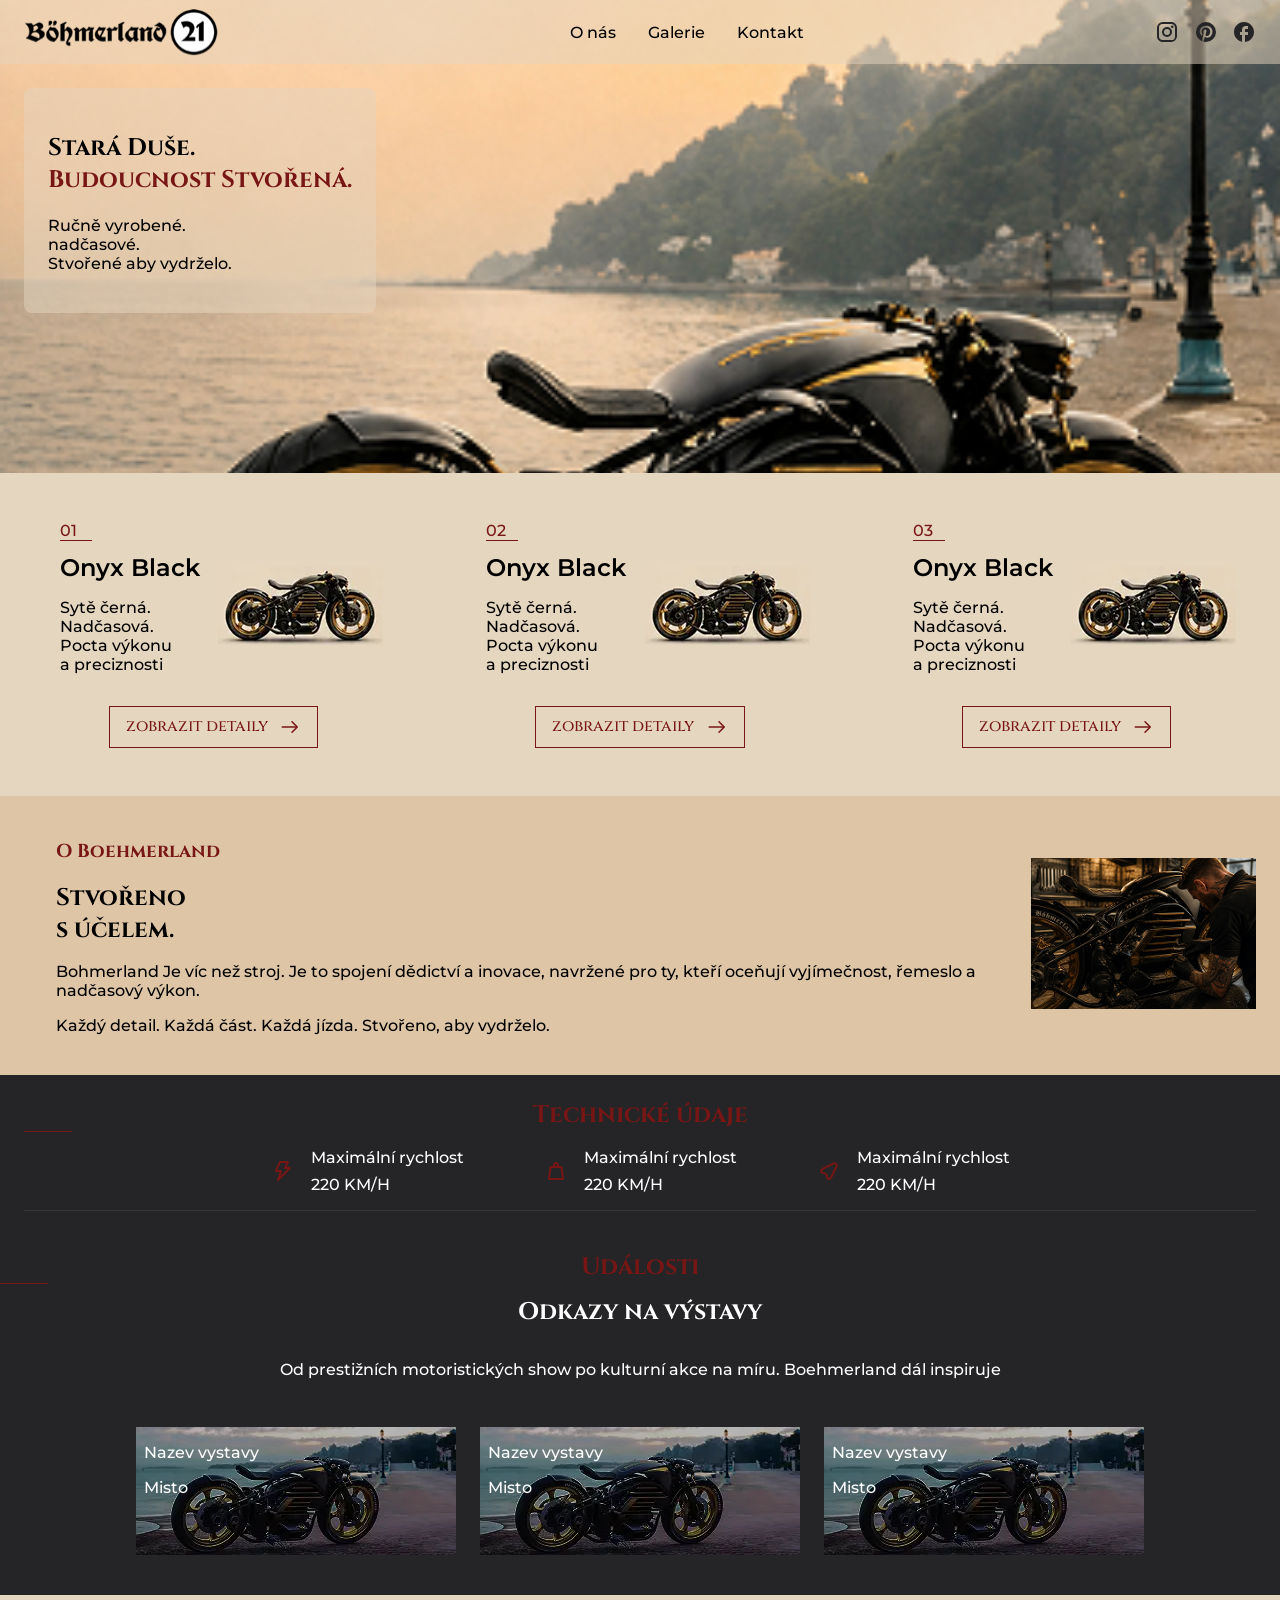
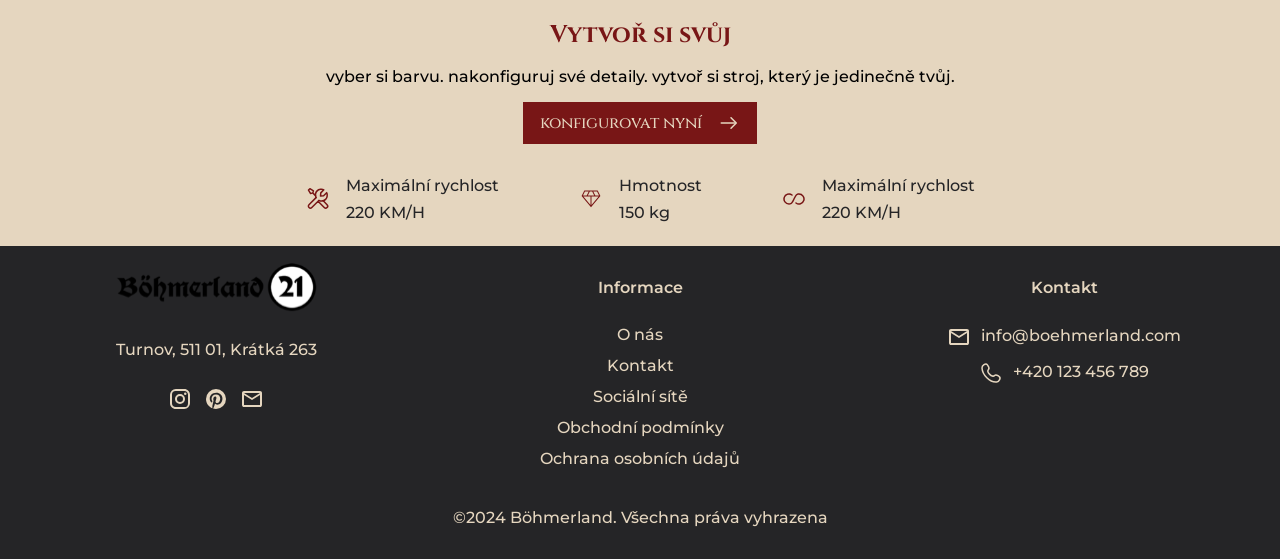
==== commit 1442f33f: "jpg to webp, ikony zarovnane, wrapper zarovnany" ====
--- a/index.html
+++ b/index.html
@@ -108,11 +108,11 @@
                     <p class="motorka__text">Sytě černá. <br>Nadčasová.<br> Pocta výkonu <br>a preciznosti</p>
                 </div>
                 <div class="motorka__obrazek">
-                    <img class="img" src="media/obrazky/motorka__karta.png" alt="Motorka Onyx Black">
+                    <img class="img" src="media/obrazky/motorka__karta.webp" alt="Motorka Onyx Black">
                 </div>
             </div>
             <div class="btn">
-                <a href="./detailyMotorky.html">zobrazit detaily
+                <a href="./detailyMotorky.html" class="red cinzel">zobrazit detaily
                     <svg class="icon__color--red" xmlns="http://www.w3.org/2000/svg" width="1.78em" height="1em"
                         viewBox="0 0 16 9">
                         <path d="M0 0h16v9H0z" fill="none" />
@@ -129,16 +129,16 @@
         <div class="motorka">
             <div class="motorka__container">
                 <div class="motorka__obsah">
-                    <p class="poradi__num red__underline red__underline--left ">01</p>
+                    <p class="poradi__num red__underline red__underline--left ">02</p>
                     <p class="motorka__name">Onyx Black</p>
                     <p class="motorka__text">Sytě černá. <br>Nadčasová.<br> Pocta výkonu <br>a preciznosti</p>
                 </div>
                 <div class="motorka__obrazek">
-                    <img class="img" src="media/obrazky/motorka__karta.png" alt="Motorka Onyx Black">
+                    <img class="img" src="media/obrazky/motorka__karta.webp" alt="Motorka Onyx Black">
                 </div>
             </div>
             <div class="btn">
-                <a href="./detailyMotorky.html">zobrazit detaily
+                <a href="./detailyMotorky.html" class=" red cinzel">zobrazit detaily
                     <svg class="icon__color--red" xmlns="http://www.w3.org/2000/svg" width="1.78em" height="1em"
                         viewBox="0 0 16 9">
                         <path d="M0 0h16v9H0z" fill="none" />
@@ -155,16 +155,16 @@
         <div class="motorka">
             <div class="motorka__container">
                 <div class="motorka__obsah">
-                    <p class="poradi__num red__underline red__underline--left ">01</p>
+                    <p class="poradi__num red__underline red__underline--left ">03</p>
                     <p class="motorka__name">Onyx Black</p>
                     <p class="motorka__text">Sytě černá. <br>Nadčasová.<br> Pocta výkonu <br>a preciznosti</p>
                 </div>
                 <div class="motorka__obrazek">
-                    <img class="img" src="media/obrazky/motorka__karta.png" alt="Motorka Onyx Black">
+                    <img class="img" src="media/obrazky/motorka__karta.webp" alt="Motorka Onyx Black">
                 </div>
             </div>
             <div class="btn">
-                <a href="./detailyMotorky.html">zobrazit detaily
+                <a href="./detailyMotorky.html" class="red cinzel">zobrazit detaily
                     <svg class="icon__color--red" xmlns="http://www.w3.org/2000/svg" width="1.78em" height="1em"
                         viewBox="0 0 16 9">
                         <path d="M0 0h16v9H0z" fill="none" />
@@ -189,7 +189,7 @@
                 <p>Každý detail. Každá část. Každá jízda. Stvořeno, aby vydrželo.</p>
             </div>
             <div class="oNás__container">
-                <div class="image"><img class="img" src="media/obrazky/mechanik.jpg" alt="Mechanik při práci"></div>
+                <div class="image"><img class="img" src="media/obrazky/mechanik.webp" alt="Mechanik při práci"></div>
             </div>
         </div>
     </section>
@@ -250,21 +250,21 @@
         </p>
         <div class="vystavy-container">
             <a href="detailyMotorky.html" class="vystava">
-                <img class="img" src="media/obrazky/cerno_zlata.png" alt="Ukázka výstavy">
+                <img class="img" src="media/obrazky/cerno_zlata.webp" alt="Ukázka výstavy">
                 <div class="vystava__container">
                     <p class="white">Nazev vystavy</p>
                     <p class="white">Misto</p>
                 </div>
             </a>
             <a href="detailyMotorky.html" class="vystava">
-                <img class="img" src="media/obrazky/cerno_zlata.png" alt="Ukázka výstavy">
+                <img class="img" src="media/obrazky/cerno_zlata.webp" alt="Ukázka výstavy">
                 <div class="vystava__container">
                     <p class="white">Nazev vystavy</p>
                     <p class="white">Misto</p>
                 </div>
             </a>
             <a href="detailyMotorky.html" class="vystava">
-                <img class="img" src="media/obrazky/cerno_zlata.png" alt="Ukázka výstavy">
+                <img class="img" src="media/obrazky/cerno_zlata.webp" alt="Ukázka výstavy">
                 <div class="vystava__container">
                     <p class="white">Nazev vystavy</p>
                     <p class="white">Misto</p>
--- a/main.css
+++ b/main.css
@@ -28,6 +28,7 @@
     width: 24px;
     height: 24px;
     color: var(--beige);
+    vertical-align: middle;
 }
 
 .hamburger {
@@ -43,7 +44,7 @@
     left: 0;
     width: 100%;
     height: 3px;
-    background: currentColor;
+    background: var(--darkgray);
     border-radius: 999px;
     transform-origin: center;
     transition: transform 0.25s ease, top 0.25s ease, bottom 0.25s ease, opacity 0.2s ease;
@@ -303,14 +304,15 @@
     padding: 1em 0em 1em 1em;
 }
 .btn {
-    display: inline-block;
+    display: inline-flex;
     padding: 0.5em 1em;
     color: var(--red-dark);
     border: 1px solid var(--red-dark);
-    margin: 0 auto;
-    text-align: center;
-}
-
+    gap: 0.5em;
+    align-items: center;
+    justify-content: center;
+    font-family: 'Cinzel', serif;
+}
 .oNás__wrapper{
     padding: 1.5em;
     display: flex;
@@ -319,7 +321,7 @@
 }
 .oNás__info {
     background-color: var(--beige);
-    padding:  0 1.5em 1.5em 1.5em;
+    padding:  0 2em 2em 2em;
 }
 
 .image {
@@ -349,7 +351,9 @@
     display: inline-flex;
     gap: 16px;
     align-items: center;
-    margin: 1em 0;
+    
+    margin: 0 auto;
+    margin-top: 1em;
 }
 .udaj__text {
     margin: 0;
@@ -359,9 +363,11 @@
 .udaj__wrapper {
     text-align: center;
     display: flex;
+    flex-direction: column;
     flex-wrap: wrap;
     justify-content: center;
     gap: 1em;
+    margin-bottom: 1em;
 }
 .red__underline::after {
     content: "";
@@ -484,9 +490,10 @@
 }
 .vlastnosti__wrapper {
     display: flex;
+    flex-direction: column;
     justify-content: center;
     gap: 1em;
-    flex-wrap: wrap;
+    margin-top: 1em;
 }
 .beige {
     color: var(--beige);
@@ -513,6 +520,7 @@
     justify-content: center;
     gap: 1.5em;
     flex-wrap: wrap;
+    padding: 1Em;
 }
 .vystavy__text {
 padding: 1.5em;
@@ -572,7 +580,7 @@
     color: var(--red-dark);
 }
 .background {
-    background-image: url("media/obrazky/hero_img.jpg");
+    background-image: url("media/obrazky/hero_img.webp");
     background-size: cover;
     background-position: center;
     grid-area: HEAD;
@@ -583,6 +591,7 @@
 .oNás{
     background-color: var(--beige-dark);
     grid-area: ONÁS;
+    
 }
 .technickeUdaje {
     background-color: var(--darkgray);
@@ -756,7 +765,19 @@
         justify-items: center;
         text-align: center;
     }
-
+    .vlastnosti__wrapper {
+        flex-direction: row;
+        gap: 2em;
+    }
+    .udaj__wrapper {
+        flex-direction: row;
+        justify-content: center;
+        gap: 3em;
+    }
+    .udaj {
+        margin-right: 0;
+        margin-left: 0;
+    }
     footer .footer__brand,
     footer .info,
     footer .kontakt {
@@ -781,9 +802,25 @@
         grid-template-columns: repeat(3, 1fr);
         margin: 2em 0 2em 0;
     }
+    .vlastnosti__wrapper {
+        gap: 5em;
+    }
+    .oNás__text {
+        padding-left: 2em;
+    }
+    .udaje {
+        gap: 3em;
+    }
+    .udaj__wrapper {
+        gap: 5em;
+    }
+    .kontakt__text {
+        padding-left: 2em;
+    }
     .oNás__wrapper {
         flex-wrap: nowrap;
         align-items: center;
+        justify-content: space-between;
         gap: 2em;
     }
     .kontakt__info {
@@ -815,6 +852,12 @@
 }
 
 @media (min-width: 1440px) {
+    .udaj__wrapper {
+        gap: 6em;
+    }
+    .vlastnosti__wrapper {
+        gap: 6em;
+    }
     .spec {
         width: 600px;
     }
